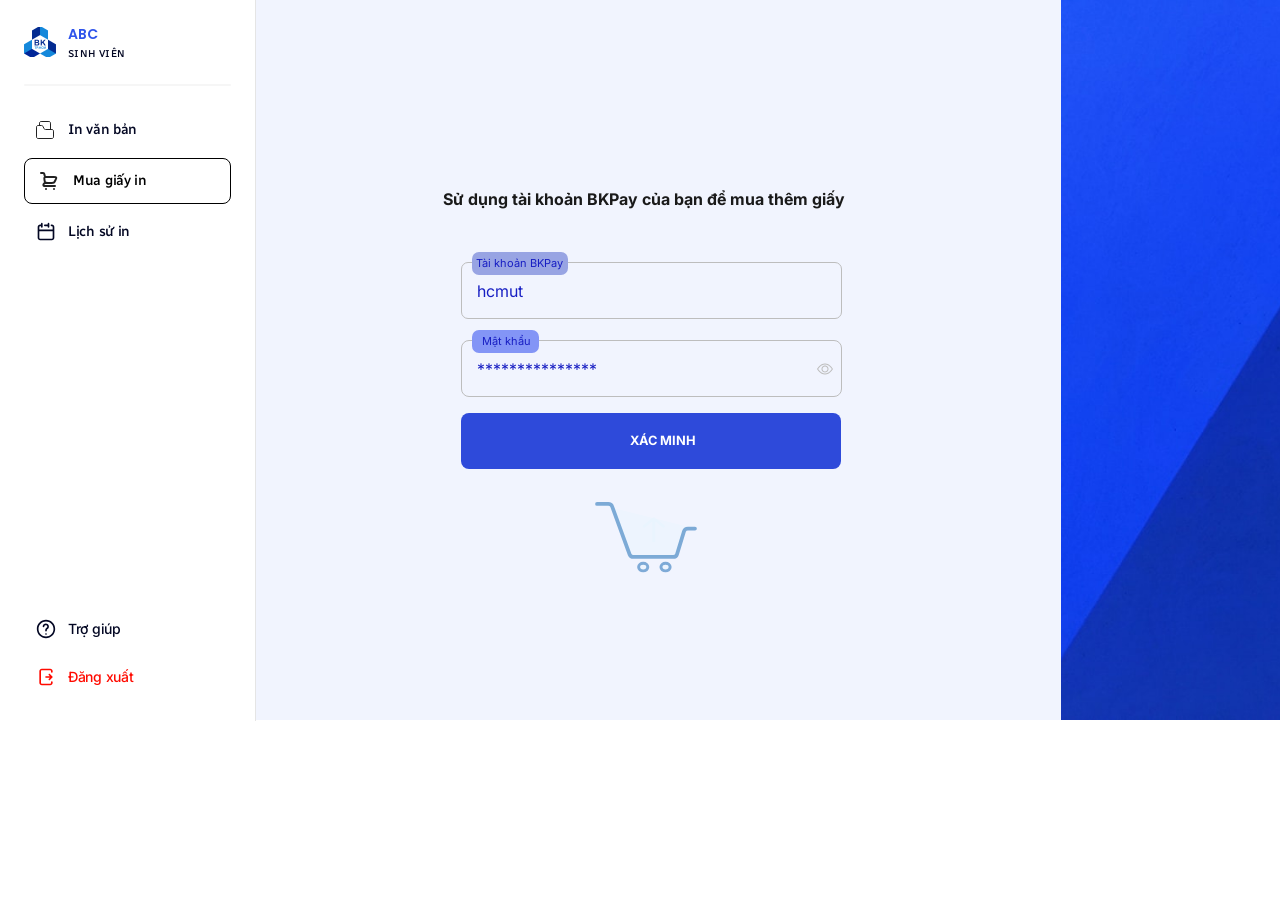
==== UI demo/Temp VNese/StudBKP.html @ 340cedf1 "first update test first update test" ====
<!DOCTYPE html>
<html>
  <head>
    <meta charset="utf-8" />
    <meta name="viewport" content="initial-scale=1, width=device-width" />

    <link rel="stylesheet" href="./global.css" />
    <link rel="stylesheet" href="./StudBKP.css" />
    <link
      rel="stylesheet"
      href="https://fonts.googleapis.com/css2?family=Inter:wght@400;500;700&display=swap"
    />
    <link
      rel="stylesheet"
      href="https://fonts.googleapis.com/css2?family=Itim:wght@400&display=swap"
    />
    <link
      rel="stylesheet"
      href="https://fonts.googleapis.com/css2?family=Alegreya Sans:wght@400&display=swap"
    />
    <link
      rel="stylesheet"
      href="https://fonts.googleapis.com/css2?family=Poppins:wght@500;600&display=swap"
    />
    <link
      rel="stylesheet"
      href="https://fonts.googleapis.com/css2?family=Radio Canada:wght@500&display=swap"
    />
    <link
      rel="stylesheet"
      href="https://fonts.googleapis.com/css2?family=Roboto:wght@300;400;600;700&display=swap"
    />
    <link
      rel="stylesheet"
      href="https://fonts.googleapis.com/css2?family=Montserrat:wght@300;400&display=swap"
    />
    <link
      rel="stylesheet"
      href="https://fonts.googleapis.com/css2?family=Roboto Condensed:wght@400&display=swap"
    />
    <link
      rel="stylesheet"
      href="https://fonts.googleapis.com/css2?family=Abel:wght@400&display=swap"
    />
  </head>
  <body>
    <div class="studbkp">
      <div class="template-6sign-up-parent4">
        <div class="template-6sign-up8">
          <div class="bg-main15"></div>
          <div class="template-6sign-up-parent4">
            <div class="bg-main16"></div>
          </div>
          <div class="right-section8">
            <img class="right-bg-icon8" alt="" src="./public/rightbg@2x.png" />

            <div class="right-bg-overlay-28"></div>
          </div>
          <b class="s-dng-ti"
            >Sử dụng tài khoản BKPay của bạn để mua thêm giấy
          </b>
          <img class="group-icon" alt="" src="./public/group.svg" />
        </div>
        <div class="sidebar-open8">
          <div class="profil8">
            <img class="image-1-icon9" alt="" src="./public/image-11@2x.png" />

            <div class="content8">
              <div class="title8">ABC</div>
              <div class="overline8">sinh viên</div>
            </div>
          </div>
          <div class="divider8"></div>
          <div class="navigation16">
            <div class="link40" id="linkContainer">
              <img
                class="analytics-1-icon4"
                alt=""
                src="./public/analytics-1.svg"
              />

              <div class="label40">In văn bản</div>
            </div>
            <div class="link41">
              <img
                class="basket-alt-3-icon4"
                alt=""
                src="./public/basket-alt-3.svg"
              />

              <div class="label40">Mua giấy in</div>
            </div>
            <div class="link40" id="linkContainer2">
              <img
                class="analytics-1-icon4"
                alt=""
                src="./public/icon--calendar2.svg"
              />

              <div class="label40">Lịch sử in</div>
            </div>
          </div>
          <div class="navigation17">
            <div class="link43">
              <img
                class="analytics-1-icon4"
                alt=""
                src="./public/icon--helpcircle2.svg"
              />

              <div class="label40">Trợ giúp</div>
            </div>
            <div class="link44" id="linkContainer4">
              <img
                class="analytics-1-icon4"
                alt=""
                src="./public/icon--logout2.svg"
              />

              <div class="label40">Đăng xuất</div>
            </div>
          </div>
        </div>
        <div class="form">
          <div class="input-parent">
            <div class="input">
              <div class="input1"></div>
              <div class="johnson-doe">hcmut</div>
              <div class="label45">
                <div class="divider9"></div>
                <div class="your-name">Tài khoản BKPay</div>
              </div>
            </div>
            <div class="input-copy-2">
              <div class="input2"></div>
              <img class="ex-iconeye" alt="" src="./public/exiconeye.svg" />

              <div class="div39">***************</div>
              <div class="label46">
                <div class="divider10"></div>
                <div class="password">Mật khẩu</div>
              </div>
            </div>
          </div>
          <div class="btn-prytemplate1" id="btnPrytemplate1Container">
            <div class="btn-prytemplate1-child"></div>
            <b class="get-started">XÁC MINH </b>
          </div>
        </div>
      </div>
    </div>

    <script>
      var linkContainer = document.getElementById("linkContainer");
      if (linkContainer) {
        linkContainer.addEventListener("click", function (e) {
          window.location.href = "./StudSeleFile.html";
        });
      }
      
      var linkContainer2 = document.getElementById("linkContainer2");
      if (linkContainer2) {
        linkContainer2.addEventListener("click", function (e) {
          window.location.href = "./StudLog.html";
        });
      }
      
      var linkContainer4 = document.getElementById("linkContainer4");
      if (linkContainer4) {
        linkContainer4.addEventListener("click", function (e) {
          window.location.href = "./LoginStudentPage.html";
        });
      }
      
      var btnPrytemplate1Container = document.getElementById(
        "btnPrytemplate1Container"
      );
      if (btnPrytemplate1Container) {
        btnPrytemplate1Container.addEventListener("click", function (e) {
          window.location.href = "./StudBuy.html";
        });
      }
      </script>
  </body>
</html>
---- UI demo/Temp VNese/global.css ----
body {
  margin: 0;
  line-height: normal;
}

:root {
  /* fonts */
  --font-itim: Itim;
  --dispaly-16-medium: Inter;
  --font-roboto-condensed: "Roboto Condensed";
  --font-roboto: Roboto;
  --font-montserrat: Montserrat;
  --font-alegreya-sans: "Alegreya Sans";
  --font-radio-canada: "Radio Canada";
  --font-poppins: Poppins;
  --font-abel: Abel;

  /* font sizes */
  --font-size-111xl: 130px;
  --dispaly-16-medium-size: 16px;
  --font-size-xs: 12px;
  --font-size-5xl: 24px;
  --font-size-3xl: 22px;
  --font-size-sm: 14px;
  --font-size-3xs: 10px;
  --font-size-4xs: 9px;
  --font-size-2xs: 11px;
  --font-size-sm-7: 13.7px;
  --dispaly-18-regular-size: 18px;
  --font-size-21xl: 40px;

  /* Colors */
  --color-lavender: #ebefff;
  --color-blue: #3709ef;
  --color-white1: #fff;
  --color-gray-100: #777;
  --color-gray-200: #222;
  --color-gray-300: #1a1a1a;
  --color-gray-400: #181818;
  --black: #030723;
  --color-gray-500: rgba(0, 0, 0, 0.1);
  --color-gray-600: rgba(0, 0, 0, 0.9);
  --color-gray-700: rgba(0, 0, 0, 0.12);
  --color-black: #000;
  --color-cornflowerblue-100: #afb3ff;
  --color-cornflowerblue-200: #3690e3;
  --color-cornflowerblue-300: rgba(175, 179, 255, 0);
  --color-royalblue-100: #656ed3;
  --color-darkblue: #212abc;
  --color-darkslategray-100: #464a59;
  --text-title: #273552;
  --color-darkslategray-200: rgba(38, 50, 56, 0.19);
  --color-midnightblue: #002b9a;
  --color-mediumblue-100: #0048ff;
  --color-mediumblue-200: #181fc3;
  --color-whitesmoke-100: #f6f6f6;
  --color-whitesmoke-200: #ece8e8;
  --color-mediumslateblue-100: #425ef3;
  --btn-main: #2f54eb;
  --color-red: #ff0a00;
  --color-ghostwhite: #f1f4fe;
  --color-dimgray: #717171;
  --color-darkgray: rgba(183, 178, 178, 0.68);
  --color-lime: #00ff38;
  --color-limegreen: #2cb620;
  --color-gainsboro: #dbdbdb;
  --color-silver: #bdbdbd;
  --text-content: #495871;

  /* Gaps */
  --gap-9xs: 4px;
  --gap-5xl: 24px;
  --gap-5xs: 8px;
  --gap-xs: 12px;
  --gap-8xs-6: 4.6px;
  --gap-11xl-5: 30.5px;
  --gap-6xs-1: 6.1px;

  /* Paddings */
  --padding-3xs: 10px;
  --padding-5xs: 8px;
  --padding-5xl: 24px;
  --padding-xs: 12px;
  --padding-3xs-2: 9.2px;
  --padding-2xs-7: 10.7px;
  --padding-base-8: 16.8px;

  /* Border radiuses */
  --br-6xl: 25px;
  --br-5xs: 8px;
  --br-31xl: 50px;
  --br-8xs: 5px;
  --br-6xs: 7px;
  --br-11xs: 2px;
  --br-7xs: 6px;
  --br-11xl: 30px;
  --br-9xs-1: 3.1px;
  --br-86xl-5: 105.5px;
}
---- UI demo/Temp VNese/StudBKP.css ----
.bg-main15 {
  position: absolute;
  height: 100%;
  width: 100%;
  top: 0;
  right: 0;
  bottom: 0;
  left: 0;
  background: radial-gradient(50% 50%at 50% 50%, #382644, #03161b);
  display: none;
}
.bg-main16 {
  background-color: var(--color-ghostwhite);
}
.bg-main16,
.right-bg-icon8,
.right-bg-overlay-28 {
  position: absolute;
  height: 100%;
  width: 100%;
  top: 0;
  right: 0;
  bottom: 0;
  left: 0;
}
.right-bg-icon8 {
  max-width: 100%;
  overflow: hidden;
  max-height: 100%;
  object-fit: cover;
}
.right-bg-overlay-28 {
  background: linear-gradient(
    135deg,
    rgba(161, 161, 161, 0.6),
    rgba(71, 68, 68, 0.6) 96.63%
  );
  display: none;
}
.right-section8 {
  position: absolute;
  top: 0;
  left: 1050px;
  width: 230px;
  height: 720px;
  overflow: hidden;
}
.s-dng-ti {
  position: absolute;
  top: 189px;
  left: 432px;
}
.group-icon,
.template-6sign-up8 {
  position: absolute;
  overflow: hidden;
}
.group-icon {
  height: 9.89%;
  width: 8.03%;
  top: 69.74%;
  right: 45.95%;
  bottom: 20.37%;
  left: 46.03%;
  max-width: 100%;
  max-height: 100%;
}
.template-6sign-up8 {
  height: 99.86%;
  width: 99.15%;
  top: 0;
  right: 0;
  bottom: 0.14%;
  left: 0.85%;
  background-color: var(--color-white1);
}
.image-1-icon9 {
  position: relative;
  width: 32px;
  height: 30px;
  object-fit: cover;
}
.overline8,
.title8 {
  align-self: stretch;
  position: relative;
  line-height: 20px;
  font-weight: 600;
}
.overline8 {
  font-size: var(--font-size-3xs);
  letter-spacing: 0.4px;
  line-height: 12px;
  text-transform: uppercase;
  font-weight: 500;
  font-family: var(--font-radio-canada);
  color: var(--black);
}
.content8,
.profil8 {
  display: flex;
  justify-content: flex-start;
}
.content8 {
  flex: 1;
  flex-direction: column;
  align-items: flex-start;
  gap: var(--gap-9xs);
}
.profil8 {
  align-self: stretch;
  flex-direction: row;
  align-items: center;
  gap: var(--gap-xs);
  color: var(--btn-main);
}
.divider8 {
  align-self: stretch;
  position: relative;
  border-radius: var(--br-11xs);
  background-color: var(--color-whitesmoke-100);
  height: 2px;
}
.analytics-1-icon4 {
  position: relative;
  width: 20px;
  height: 20px;
  overflow: hidden;
  flex-shrink: 0;
}
.label40 {
  flex: 1;
  position: relative;
  letter-spacing: -0.02em;
  line-height: 20px;
  font-weight: 500;
}
.link40 {
  align-self: stretch;
  border-radius: var(--br-5xs);
  display: flex;
  flex-direction: row;
  align-items: center;
  justify-content: flex-start;
  padding: var(--padding-3xs) var(--padding-xs);
  gap: var(--gap-xs);
  cursor: pointer;
}
.basket-alt-3-icon4 {
  position: relative;
  width: 24px;
  height: 24px;
}
.link41,
.navigation16 {
  align-self: stretch;
  display: flex;
  justify-content: flex-start;
}
.link41 {
  border-radius: var(--br-5xs);
  border: 1px solid var(--color-black);
  flex-direction: row;
  align-items: center;
  padding: var(--padding-3xs) var(--padding-xs);
  gap: var(--gap-xs);
  color: var(--color-black);
}
.navigation16 {
  flex: 1;
  flex-direction: column;
  align-items: flex-start;
  gap: var(--gap-5xs);
  font-family: var(--font-radio-canada);
}
.link43 {
  border-radius: var(--br-5xs);
  flex-direction: row;
  align-items: center;
  padding: var(--padding-3xs) var(--padding-xs);
  gap: var(--gap-xs);
}
.link43,
.link44,
.navigation17 {
  align-self: stretch;
  display: flex;
  justify-content: flex-start;
}
.link44 {
  border-radius: var(--br-5xs);
  flex-direction: row;
  align-items: center;
  padding: var(--padding-3xs) var(--padding-xs);
  gap: var(--gap-xs);
  cursor: pointer;
  color: var(--color-red);
}
.navigation17 {
  flex-direction: column;
  align-items: flex-start;
  gap: var(--gap-5xs);
  font-family: var(--dispaly-16-medium);
}
.input1,
.sidebar-open8 {
  position: absolute;
  box-sizing: border-box;
}
.sidebar-open8 {
  top: 0;
  left: 0;
  background-color: var(--color-white1);
  border-right: 1px solid var(--color-gray-500);
  width: 256px;
  height: 721px;
  display: flex;
  flex-direction: column;
  align-items: flex-start;
  justify-content: flex-start;
  padding: var(--padding-5xl);
  gap: var(--gap-5xl);
  font-size: var(--font-size-sm);
  color: var(--black);
  font-family: var(--font-poppins);
}
.input1 {
  height: 85.07%;
  width: 100.26%;
  top: 15.67%;
  right: -0.13%;
  bottom: -0.75%;
  left: -0.13%;
  border-radius: var(--br-6xs);
  border: 1px solid var(--color-silver);
}
.johnson-doe {
  position: absolute;
  width: 26.53%;
  top: 37.31%;
  left: 4.21%;
  line-height: 28.16px;
  display: inline-block;
}
.divider9 {
  height: 100%;
  width: 100%;
  right: 0;
  bottom: 0;
  left: 0;
  background-color: #98a4e3;
}
.divider9,
.label45,
.your-name {
  position: absolute;
  top: 0;
}
.your-name {
  left: 0;
  line-height: 22.53px;
  display: inline-block;
  width: 96px;
}
.label45 {
  height: 34.33%;
  width: 25.26%;
  right: 71.84%;
  bottom: 65.67%;
  left: 2.89%;
  border-radius: var(--br-6xs);
  overflow: hidden;
  text-align: center;
  font-size: var(--font-size-2xs);
}
.input,
.input2 {
  position: absolute;
  height: 46.21%;
  width: 100%;
  top: 0;
  right: 0;
  bottom: 53.79%;
  left: 0;
}
.input2 {
  height: 85.07%;
  width: 100.26%;
  top: 15.67%;
  right: -0.13%;
  bottom: -0.75%;
  left: -0.13%;
  border-radius: var(--br-5xs);
  border: 1px solid var(--color-silver);
  box-sizing: border-box;
}
.ex-iconeye {
  position: absolute;
  height: 23.88%;
  width: 4.21%;
  top: 46.27%;
  right: 2.11%;
  bottom: 29.85%;
  left: 93.68%;
  max-width: 100%;
  overflow: hidden;
  max-height: 100%;
}
.div39 {
  position: absolute;
  width: 45.79%;
  top: 37.31%;
  left: 4.21%;
  line-height: 28.16px;
  display: inline-block;
}
.divider10 {
  height: 100%;
  width: 100%;
  right: 0;
  bottom: 0;
  left: 0;
  background-color: #8395f6;
}
.divider10,
.label46,
.password {
  position: absolute;
  top: 0;
}
.password {
  left: 5.55px;
  line-height: 22.53px;
  display: inline-block;
  width: 58px;
}
.label46 {
  height: 34.33%;
  width: 17.63%;
  right: 79.43%;
  bottom: 65.67%;
  left: 2.94%;
  border-radius: var(--br-6xs);
  overflow: hidden;
  text-align: center;
  font-size: var(--font-size-2xs);
}
.input-copy-2 {
  position: absolute;
  height: 46.21%;
  width: 100%;
  top: 53.79%;
  right: 0;
  bottom: 0;
  left: 0;
}
.input-parent {
  position: relative;
  width: 380px;
  height: 145px;
}
.btn-prytemplate1-child {
  position: absolute;
  height: 100%;
  width: 100%;
  top: 0;
  right: 0;
  bottom: 0;
  left: 0;
  border-radius: var(--br-5xs);
  background-color: #2e4ada;
}
.get-started {
  position: absolute;
  height: 75%;
  width: 75%;
  top: 12.5%;
  left: 15.53%;
  line-height: 22.53px;
  display: flex;
  align-items: center;
  justify-content: center;
}
.btn-prytemplate1 {
  position: relative;
  width: 380px;
  height: 56px;
  cursor: pointer;
  text-align: center;
  font-size: 12.8px;
  color: var(--color-white1);
}
.form {
  position: absolute;
  top: 252px;
  left: 461px;
  display: flex;
  flex-direction: column;
  align-items: flex-start;
  justify-content: flex-start;
  gap: 16px;
  color: var(--color-mediumblue-200);
}
.template-6sign-up-parent4 {
  position: absolute;
  height: 100%;
  width: 100%;
  top: 0;
  right: 0;
  bottom: 0;
  left: 0;
}
.studbkp {
  position: relative;
  width: 100%;
  height: 721px;
  text-align: left;
  font-size: var(--dispaly-16-medium-size);
  color: var(--color-gray-300);
  font-family: var(--dispaly-16-medium);
}
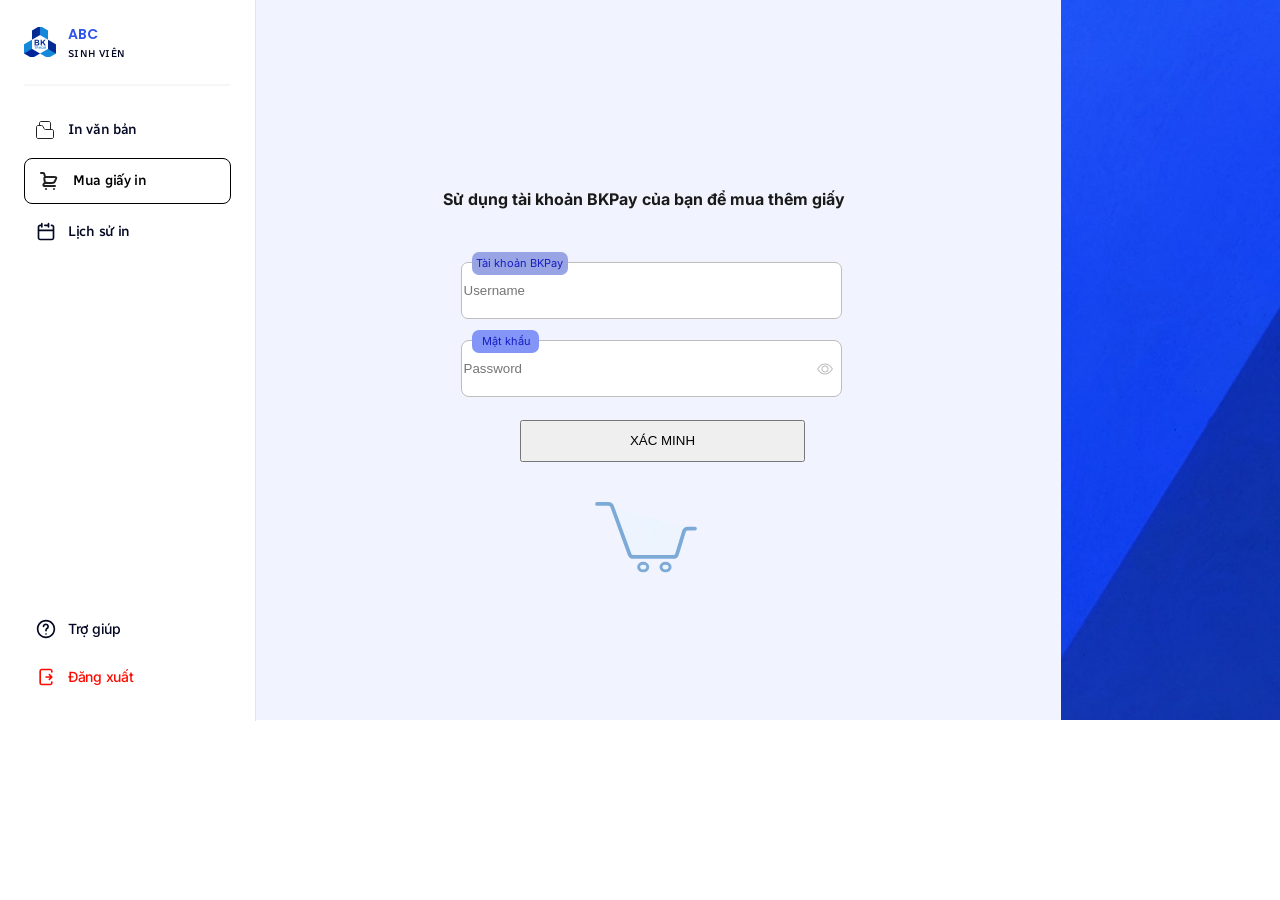
==== commit bf320406: "done half" ====
--- a/UI demo/Temp VNese/StudBKP.html
+++ b/UI demo/Temp VNese/StudBKP.html
@@ -124,18 +124,17 @@
         <div class="form">
           <div class="input-parent">
             <div class="input">
-              <div class="input1"></div>
-              <div class="johnson-doe">hcmut</div>
-              <div class="label45">
+              
+              
+              <input type="text" class="input1" id="username" placeholder="Username" />
+              <div class="label45">         
                 <div class="divider9"></div>
                 <div class="your-name">Tài khoản BKPay</div>
               </div>
             </div>
             <div class="input-copy-2">
-              <div class="input2"></div>
+              <input type="password" class="input2" id="password" placeholder="Password" />
               <img class="ex-iconeye" alt="" src="./public/exiconeye.svg" />
-
-              <div class="div39">***************</div>
               <div class="label46">
                 <div class="divider10"></div>
                 <div class="password">Mật khẩu</div>
@@ -143,14 +142,37 @@
             </div>
           </div>
           <div class="btn-prytemplate1" id="btnPrytemplate1Container">
-            <div class="btn-prytemplate1-child"></div>
-            <b class="get-started">XÁC MINH </b>
-          </div>
+            <div class="btn-prytemplate1" id="btnPrytemplate1Container">
+              <button id="loginButton" class="get-started">XÁC MINH</button>
+            </div>
         </div>
       </div>
     </div>
 
     <script>
+      document.getElementById('loginButton').addEventListener('click', function(event) {
+        // Prevent the default form submission behavior
+        event.preventDefault();
+      
+        var enteredUsername = document.getElementById('username').value;
+        var enteredPassword = document.getElementById('password').value;
+      
+        fetch('StudBKP.json')
+          .then(response => response.json())
+          .then(users => {
+            let userExists = users.some(user => user.username === enteredUsername && user.password === enteredPassword);
+            if (userExists) {
+              alert('Login successful!');
+              // Redirect to another page or change the UI accordingly
+            } else {
+              alert('Invalid username or password');
+            }
+          });
+      });
+      
+      
+      
+
       var linkContainer = document.getElementById("linkContainer");
       if (linkContainer) {
         linkContainer.addEventListener("click", function (e) {
